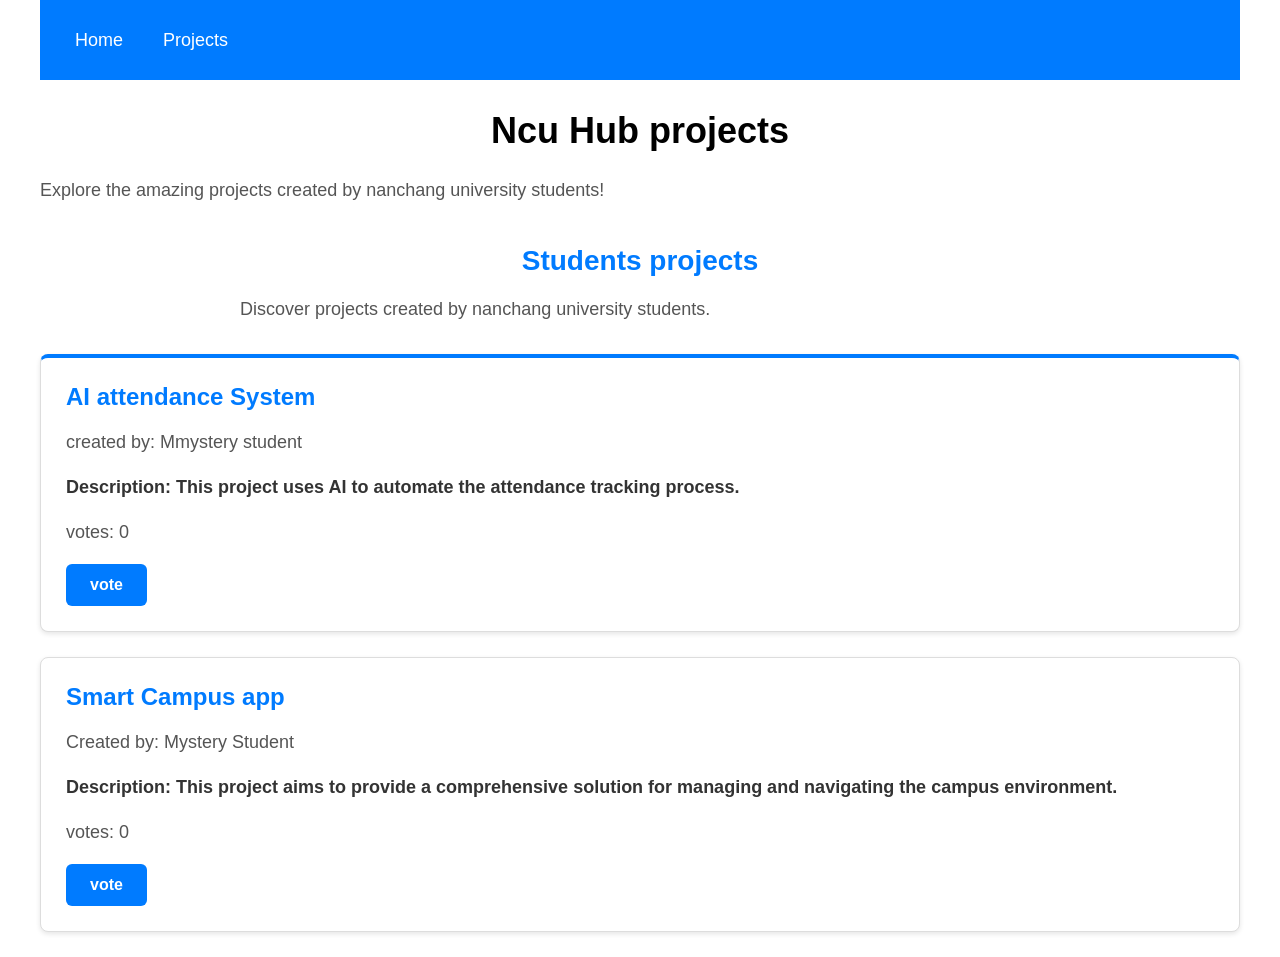
==== projects.html @ 64fd05d2 "Initial NCU Hub project setup" ====
<!DOCTYPE html>
<html lang="en">
    <head>
        <meta charset="UTF-8">
        <meta name ="viewport" content="width=device-width, initial-scale=1.0">

        <title>projects - NCU Hub</title>
        <link rel="stylesheet" href="css/style.css">
    </head>

    <body>

        <nav>

            <a href="index.html">Home</a>
            <a href="projects.html">Projects</a>
            
        </nav>

        <h1>Ncu Hub projects</h1>

        <p>Explore the amazing projects created by nanchang university students!</p>

        <h2>Students projects</h2>

        <p>Discover projects created by nanchang university students.</p>

        <section>

        <h3>AI attendance System</h3>

        <P>created by: Mmystery student</P>

        <P>Description: This project uses AI to automate the attendance tracking process.</P>

        <P>votes: 0</P>

        <button>vote</button>

        </section>

        <section>
        <h3>Smart Campus app</h3>
        <P>Created by: Mystery Student</P>
        <P>Description: This project aims to provide a comprehensive solution for managing and navigating the campus environment.</P>
        <P>votes: 0</P>
        <button>vote</button>
        </section>

</body>

</html>
---- css/style.css ----
body {
    font-family: Arial, sans-serif;
    background-color: white;
    margin: 0 auto;
    max-width: 1200px;
}


p {
    font-size: 18px;
    line-height: 1.6;
    color: #555;
}

section {
    background-color: white;
    padding: 20px;
    margin-bottom: 20px;
    border-radius: 8px;
    border: 1px solid #ddd;
    box-shadow: 0 2px 5px rgba(0, 0, 0, 0.1);
    transition: transform 0.3s;
}

section h3 {
    font-size: 24px;
    margin-top: 0;
    margin-bottom: 10px;
    color: #333;
}

section p {
    line-height: 1.5;
    color: #555;
}

section p:nth-of-type(2) {
    font-weight: bold;
    color: #333;
}

section button {
    background-color: #007bff;
    color: white;
    border: none;
    padding: 10px 18px;
    border-radius: 4px;
    font-size: 16px;
    cursor: pointer;
    transition: background-color 0.3s, transform 0.2s;
}

section button:hover {
    background-color: #0056b3;
}

section:hover {
    transform: translateY(-5px);
    box-shadow: 0 6px 12px rgba(0, 123, 255, 0.2);
}

nav {

    background-color: #007bff;
    padding: 15px 30px;
    height: 50px;
    display: flex;
    align-items: center;
    gap: 30px;
}

nav a {
    color: white;
    text-decoration: none;
    font-size: 18px;
    transition: color 0.3s;
    padding: 5px;
}

nav a:hover {
    color: white;
    border-bottom: 2px solid white;
}

h1 {
    text-align: center;
    font-size: 36px;
    margin-top: 30px;
}

h2 {
    color: #007bff;
    text-align: center;
    font-size: 42px;
    margin-top: 50px;
    margin-bottom: 15px;
}

footer {
    background-color: #007bff;
    color:white;
    text-align: center;
    padding: 20px;
    margin-top: 30px;
}

footer p{
    font-size: 16px;
    margin: 5px;
}

nav a.active {
    color: #007bff;
    font-weight: bold;
}

.project-title {
    text-align: center;
    margin-bottom: 10px;
}

.hero {
    background-color: #007bff;
    color: white;
    text-align: center;
    padding: 60px 20px;
    margin-top: 30px;
    border-radius: 10px;
}

.hero h1 {
    color: white;
    font-size: 42px;
    margin-bottom: 15px;
}

.hero p {
    color: white;
    font-size: 20px;
    margin: 0;
}

h2 {
    color: #007bff;
    font-size: 28px;
    margin-top: 40px;
    margin-bottom: 15px;
}

section h3 {
    color: #007bff;
    font-size: 24px;
    margin-top: 0;
    margin-bottom: 10px;
}

section {
    padding: 25px;
    margin-bottom: 25px;
}

section button {
    background-color: #007bff;
    color: white;
    border: none;
    padding: 12px 24px;
    border-radius: 6px;
    font-size: 16px;
    font-weight: bold;
    cursor: pointer; 
}

section button:hover {
    background-color: #0056b3;

}

h2 + p {
    margin-bottom: 30px;
}

h2 + p {
    max-width: 800px;
    margin-left: auto;
    margin-right: auto;
}

.hero {
    box-shadow: 0 4px 10px rgba(0, 123, 255, 0.25);
}

section:first-of-type {
    border-top: 4px solid #007bff;
}

.project-card {
    border-top: 4px solid #007bff;
    padding: 30px;
}

.project-card p {
    margin-bottom: 12px
}

.project-card button {
    margin-top: 10px;
    padding: 12px 28px;
}

.project-card h3 {
    font-size: 26px;
    margin-bottom: 15px;
}
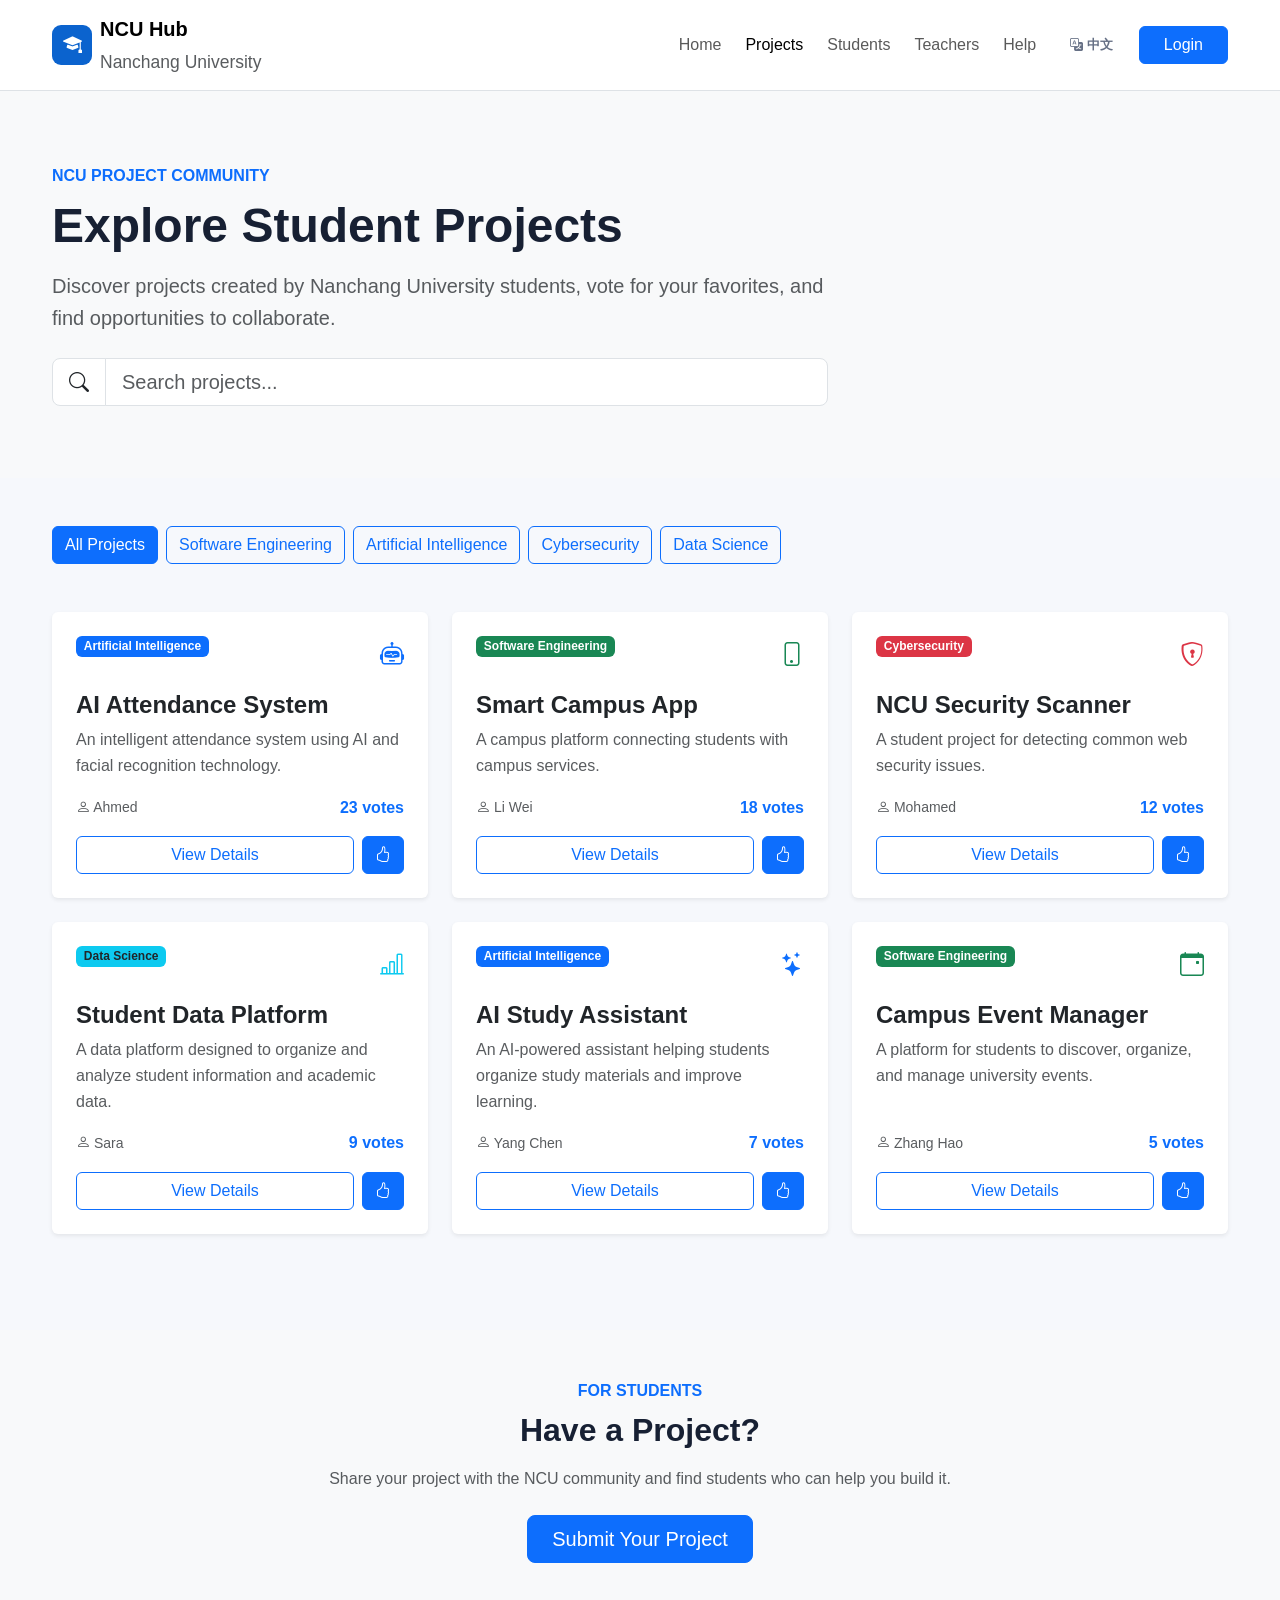
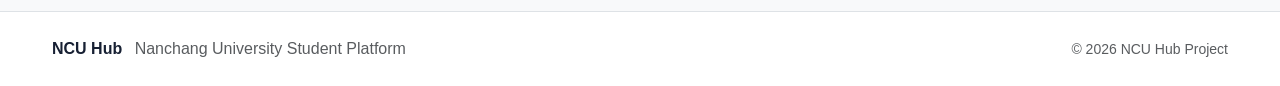
==== commit 90fb7029: "Add complete NCU Hub platform" ====
--- a/projects.html
+++ b/projects.html
@@ -1,52 +1,1203 @@
 <!DOCTYPE html>
 <html lang="en">
-    <head>
-        <meta charset="UTF-8">
-        <meta name ="viewport" content="width=device-width, initial-scale=1.0">
-
-        <title>projects - NCU Hub</title>
-        <link rel="stylesheet" href="css/style.css">
-    </head>
-
-    <body>
-
-        <nav>
-
-            <a href="index.html">Home</a>
-            <a href="projects.html">Projects</a>
-            
-        </nav>
-
-        <h1>Ncu Hub projects</h1>
-
-        <p>Explore the amazing projects created by nanchang university students!</p>
-
-        <h2>Students projects</h2>
-
-        <p>Discover projects created by nanchang university students.</p>
-
-        <section>
-
-        <h3>AI attendance System</h3>
-
-        <P>created by: Mmystery student</P>
-
-        <P>Description: This project uses AI to automate the attendance tracking process.</P>
-
-        <P>votes: 0</P>
-
-        <button>vote</button>
-
-        </section>
-
-        <section>
-        <h3>Smart Campus app</h3>
-        <P>Created by: Mystery Student</P>
-        <P>Description: This project aims to provide a comprehensive solution for managing and navigating the campus environment.</P>
-        <P>votes: 0</P>
-        <button>vote</button>
-        </section>
+
+<head>
+    <meta charset="UTF-8">
+    <meta name="viewport" content="width=device-width, initial-scale=1.0">
+
+    <title>Projects | NCU Hub</title>
+
+    <!-- Bootstrap -->
+    <link
+        href="https://cdn.jsdelivr.net/npm/bootstrap@5.3.3/dist/css/bootstrap.min.css"
+        rel="stylesheet"
+    >
+
+    <!-- Bootstrap Icons -->
+    <link
+        rel="stylesheet"
+        href="https://cdn.jsdelivr.net/npm/bootstrap-icons@1.11.3/font/bootstrap-icons.min.css"
+    >
+
+    <!-- NCU Hub CSS -->
+    <link rel="stylesheet" href="css/style.css">
+
+    <!-- Main JavaScript -->
+    <script src="js/script.js" defer></script>
+</head>
+
+<body>
+
+<!-- =====================================================
+     NAVBAR
+===================================================== -->
+
+<nav class="navbar navbar-expand-lg bg-white border-bottom sticky-top">
+
+    <div class="container">
+
+        <a
+            class="navbar-brand d-flex align-items-center gap-2"
+            href="index.html"
+        >
+
+            <div class="brand-icon">
+                <i class="bi bi-mortarboard-fill"></i>
+            </div>
+
+            <div>
+
+                <div class="fw-bold">
+                    NCU Hub
+                </div>
+
+                <small
+                    class="text-muted"
+                    data-en="Nanchang University"
+                    data-zh="南昌大学"
+                >
+                    Nanchang University
+                </small>
+
+            </div>
+
+        </a>
+
+
+        <button
+            class="navbar-toggler"
+            type="button"
+            data-bs-toggle="collapse"
+            data-bs-target="#mainNavbar"
+            aria-controls="mainNavbar"
+            aria-expanded="false"
+            aria-label="Toggle navigation"
+        >
+            <span class="navbar-toggler-icon"></span>
+        </button>
+
+
+        <div
+            class="collapse navbar-collapse"
+            id="mainNavbar"
+        >
+
+            <ul class="navbar-nav ms-auto align-items-lg-center gap-lg-2">
+
+                <li class="nav-item">
+
+                    <a
+                        class="nav-link"
+                        href="index.html"
+                        data-en="Home"
+                        data-zh="首页"
+                    >
+                        Home
+                    </a>
+
+                </li>
+
+
+                <li class="nav-item">
+
+                    <a
+                        class="nav-link active"
+                        href="projects.html"
+                        data-en="Projects"
+                        data-zh="项目"
+                    >
+                        Projects
+                    </a>
+
+                </li>
+
+
+                <li class="nav-item">
+
+                    <a
+                        class="nav-link"
+                        href="students.html"
+                        data-en="Students"
+                        data-zh="学生"
+                    >
+                        Students
+                    </a>
+
+                </li>
+
+
+                <li class="nav-item">
+
+                    <a
+                        class="nav-link"
+                        href="teachers.html"
+                        data-en="Teachers"
+                        data-zh="教师"
+                    >
+                        Teachers
+                    </a>
+
+                </li>
+
+
+                <li class="nav-item">
+
+                    <a
+                        class="nav-link"
+                        href="help.html"
+                        data-en="Help"
+                        data-zh="帮助"
+                    >
+                        Help
+                    </a>
+
+                </li>
+
+
+                <!-- LANGUAGE -->
+
+                <li class="nav-item ms-lg-2">
+
+                    <button
+                        type="button"
+                        class="btn btn-outline-primary language-btn"
+                        onclick="
+                            changeLanguage(
+                                localStorage.getItem('language') === 'zh'
+                                ? 'en'
+                                : 'zh'
+                            )
+                        "
+                    >
+
+                        <i class="bi bi-translate"></i>
+
+                        <span>中文</span>
+
+                    </button>
+
+                </li>
+
+
+                <!-- LOGIN -->
+
+                <li class="nav-item ms-lg-2">
+
+                    <a
+                        href="login.html"
+                        class="btn btn-primary px-4"
+                        data-en="Login"
+                        data-zh="登录"
+                    >
+                        Login
+                    </a>
+
+                </li>
+
+            </ul>
+
+        </div>
+
+    </div>
+
+</nav>
+
+
+<!-- =====================================================
+     HERO
+===================================================== -->
+
+<section class="py-5 bg-light">
+
+    <div class="container py-4">
+
+        <div class="row align-items-center">
+
+            <div class="col-lg-8">
+
+                <div
+                    class="text-primary fw-semibold mb-2"
+                    data-en="NCU PROJECT COMMUNITY"
+                    data-zh="南昌大学项目社区"
+                >
+                    NCU PROJECT COMMUNITY
+                </div>
+
+
+                <h1
+                    class="display-5 fw-bold mb-3"
+                    data-en="Explore Student Projects"
+                    data-zh="探索学生项目"
+                >
+                    Explore Student Projects
+                </h1>
+
+
+                <p
+                    class="lead text-muted mb-4"
+                    data-en="Discover projects created by Nanchang University students, vote for your favorites, and find opportunities to collaborate."
+                    data-zh="探索南昌大学学生创建的项目，为你喜欢的项目投票，并寻找合作机会。"
+                >
+                    Discover projects created by Nanchang University students,
+                    vote for your favorites, and find opportunities to collaborate.
+                </p>
+
+
+                <!-- SEARCH -->
+
+                <div class="input-group input-group-lg">
+
+                    <span class="input-group-text bg-white">
+                        <i class="bi bi-search"></i>
+                    </span>
+
+                    <input
+                        type="text"
+                        id="projectSearch"
+                        class="form-control"
+                        data-en-placeholder="Search projects..."
+                        data-zh-placeholder="搜索项目..."
+                        placeholder="Search projects..."
+                        onkeyup="searchProjects()"
+                    >
+
+                </div>
+
+            </div>
+
+        </div>
+
+    </div>
+
+</section>
+
+
+<!-- =====================================================
+     PROJECTS
+===================================================== -->
+
+<section class="py-5">
+
+    <div class="container">
+
+        <!-- FILTERS -->
+
+        <div class="d-flex flex-wrap gap-2 mb-5">
+
+            <button
+                class="btn btn-primary"
+                onclick="filterProjects('all')"
+                data-en="All Projects"
+                data-zh="全部项目"
+            >
+                All Projects
+            </button>
+
+
+            <button
+                class="btn btn-outline-primary"
+                onclick="filterProjects('Software Engineering')"
+                data-en="Software Engineering"
+                data-zh="软件工程"
+            >
+                Software Engineering
+            </button>
+
+
+            <button
+                class="btn btn-outline-primary"
+                onclick="filterProjects('Artificial Intelligence')"
+                data-en="Artificial Intelligence"
+                data-zh="人工智能"
+            >
+                Artificial Intelligence
+            </button>
+
+
+            <button
+                class="btn btn-outline-primary"
+                onclick="filterProjects('Cybersecurity')"
+                data-en="Cybersecurity"
+                data-zh="网络安全"
+            >
+                Cybersecurity
+            </button>
+
+
+            <button
+                class="btn btn-outline-primary"
+                onclick="filterProjects('Data Science')"
+                data-en="Data Science"
+                data-zh="数据科学"
+            >
+                Data Science
+            </button>
+
+        </div>
+
+
+        <!-- =================================================
+             PROJECT GRID
+        ================================================= -->
+
+        <div
+            class="row g-4"
+            id="projectsGrid"
+        >
+
+
+            <!-- =================================================
+                 AI ATTENDANCE
+            ================================================= -->
+
+            <div
+                class="col-md-6 col-lg-4 project-item"
+                data-category="Artificial Intelligence"
+                data-name="AI Attendance System"
+            >
+
+                <div class="card h-100 border-0 shadow-sm">
+
+                    <div class="card-body p-4 d-flex flex-column">
+
+                        <div class="d-flex justify-content-between align-items-start mb-3">
+
+                            <span
+                                class="badge bg-primary"
+                                data-en="Artificial Intelligence"
+                                data-zh="人工智能"
+                            >
+                                Artificial Intelligence
+                            </span>
+
+                            <i class="bi bi-robot text-primary fs-4"></i>
+
+                        </div>
+
+
+                        <!-- BILINGUAL PROJECT NAME -->
+
+                        <h4
+                            class="fw-bold"
+                            data-en="AI Attendance System"
+                            data-zh="AI 智能考勤系统"
+                        >
+                            AI Attendance System
+                        </h4>
+
+
+                        <p
+                            class="text-muted"
+                            data-en="An intelligent attendance system using AI and facial recognition technology."
+                            data-zh="使用人工智能和人脸识别技术的智能考勤系统。"
+                        >
+                            An intelligent attendance system using AI
+                            and facial recognition technology.
+                        </p>
+
+
+                        <div class="mt-auto">
+
+                            <div class="d-flex justify-content-between align-items-center mb-3">
+
+                                <small class="text-muted">
+
+                                    <i class="bi bi-person"></i>
+
+                                    <span
+                                        data-en="Ahmed"
+                                        data-zh="Ahmed"
+                                    >
+                                        Ahmed
+                                    </span>
+
+                                </small>
+
+
+                                <span class="fw-bold text-primary">
+
+                                    <span id="aiVotes">
+                                        25
+                                    </span>
+
+                                    <span
+                                        data-en=" votes"
+                                        data-zh=" 票"
+                                    >
+                                        votes
+                                    </span>
+
+                                </span>
+
+                            </div>
+
+
+                            <div class="d-flex gap-2">
+
+                                <a
+                                    href="project-details.html?id=ai-attendance"
+                                    class="btn btn-outline-primary flex-grow-1"
+                                    data-en="View Details"
+                                    data-zh="查看详情"
+                                >
+                                    View Details
+                                </a>
+
+
+                                <button
+                                    class="btn btn-primary"
+                                    onclick="voteAI()"
+                                    title="Vote"
+                                    aria-label="Vote"
+                                >
+                                    <i class="bi bi-hand-thumbs-up"></i>
+                                </button>
+
+                            </div>
+
+                        </div>
+
+                    </div>
+
+                </div>
+
+            </div>
+
+
+            <!-- =================================================
+                 SMART CAMPUS
+            ================================================= -->
+
+            <div
+                class="col-md-6 col-lg-4 project-item"
+                data-category="Software Engineering"
+                data-name="Smart Campus App"
+            >
+
+                <div class="card h-100 border-0 shadow-sm">
+
+                    <div class="card-body p-4 d-flex flex-column">
+
+                        <div class="d-flex justify-content-between align-items-start mb-3">
+
+                            <span
+                                class="badge bg-success"
+                                data-en="Software Engineering"
+                                data-zh="软件工程"
+                            >
+                                Software Engineering
+                            </span>
+
+                            <i class="bi bi-phone text-success fs-4"></i>
+
+                        </div>
+
+
+                        <h4
+                            class="fw-bold"
+                            data-en="Smart Campus App"
+                            data-zh="智慧校园应用"
+                        >
+                            Smart Campus App
+                        </h4>
+
+
+                        <p
+                            class="text-muted"
+                            data-en="A campus platform connecting students with campus services."
+                            data-zh="连接学生与校园服务的校园平台。"
+                        >
+                            A campus platform connecting students
+                            with campus services.
+                        </p>
+
+
+                        <div class="mt-auto">
+
+                            <div class="d-flex justify-content-between align-items-center mb-3">
+
+                                <small class="text-muted">
+
+                                    <i class="bi bi-person"></i>
+
+                                    <span
+                                        data-en="Li Wei"
+                                        data-zh="Li Wei"
+                                    >
+                                        Li Wei
+                                    </span>
+
+                                </small>
+
+
+                                <span class="fw-bold text-primary">
+
+                                    <span id="campusVotes">
+                                        18
+                                    </span>
+
+                                    <span
+                                        data-en=" votes"
+                                        data-zh=" 票"
+                                    >
+                                        votes
+                                    </span>
+
+                                </span>
+
+                            </div>
+
+
+                            <div class="d-flex gap-2">
+
+                                <a
+                                    href="project-details.html?id=smart-campus"
+                                    class="btn btn-outline-primary flex-grow-1"
+                                    data-en="View Details"
+                                    data-zh="查看详情"
+                                >
+                                    View Details
+                                </a>
+
+
+                                <button
+                                    class="btn btn-primary"
+                                    onclick="voteCampus()"
+                                    title="Vote"
+                                    aria-label="Vote"
+                                >
+                                    <i class="bi bi-hand-thumbs-up"></i>
+                                </button>
+
+                            </div>
+
+                        </div>
+
+                    </div>
+
+                </div>
+
+            </div>
+
+
+            <!-- =================================================
+                 SECURITY SCANNER
+            ================================================= -->
+
+            <div
+                class="col-md-6 col-lg-4 project-item"
+                data-category="Cybersecurity"
+                data-name="NCU Security Scanner"
+            >
+
+                <div class="card h-100 border-0 shadow-sm">
+
+                    <div class="card-body p-4 d-flex flex-column">
+
+                        <div class="d-flex justify-content-between align-items-start mb-3">
+
+                            <span
+                                class="badge bg-danger"
+                                data-en="Cybersecurity"
+                                data-zh="网络安全"
+                            >
+                                Cybersecurity
+                            </span>
+
+                            <i class="bi bi-shield-lock text-danger fs-4"></i>
+
+                        </div>
+
+
+                        <h4
+                            class="fw-bold"
+                            data-en="NCU Security Scanner"
+                            data-zh="南昌大学安全扫描器"
+                        >
+                            NCU Security Scanner
+                        </h4>
+
+
+                        <p
+                            class="text-muted"
+                            data-en="A student project for detecting common web security issues."
+                            data-zh="用于检测常见 Web 安全问题的学生项目。"
+                        >
+                            A student project for detecting common web
+                            security issues.
+                        </p>
+
+
+                        <div class="mt-auto">
+
+                            <div class="d-flex justify-content-between align-items-center mb-3">
+
+                                <small class="text-muted">
+
+                                    <i class="bi bi-person"></i>
+
+                                    <span
+                                        data-en="Mohamed"
+                                        data-zh="Mohamed"
+                                    >
+                                        Mohamed
+                                    </span>
+
+                                </small>
+
+
+                                <span class="fw-bold text-primary">
+
+                                    <span id="securityVotes">
+                                        12
+                                    </span>
+
+                                    <span
+                                        data-en=" votes"
+                                        data-zh=" 票"
+                                    >
+                                        votes
+                                    </span>
+
+                                </span>
+
+                            </div>
+
+
+                            <div class="d-flex gap-2">
+
+                                <a
+                                    href="project-details.html?id=security-scanner"
+                                    class="btn btn-outline-primary flex-grow-1"
+                                    data-en="View Details"
+                                    data-zh="查看详情"
+                                >
+                                    View Details
+                                </a>
+
+
+                                <button
+                                    class="btn btn-primary"
+                                    onclick="voteSecurityProject()"
+                                    title="Vote"
+                                    aria-label="Vote"
+                                >
+                                    <i class="bi bi-hand-thumbs-up"></i>
+                                </button>
+
+                            </div>
+
+                        </div>
+
+                    </div>
+
+                </div>
+
+            </div>
+
+
+            <!-- =================================================
+                 STUDENT DATA PLATFORM
+            ================================================= -->
+
+            <div
+                class="col-md-6 col-lg-4 project-item"
+                data-category="Data Science"
+                data-name="Student Data Platform"
+            >
+
+                <div class="card h-100 border-0 shadow-sm">
+
+                    <div class="card-body p-4 d-flex flex-column">
+
+                        <div class="d-flex justify-content-between align-items-start mb-3">
+
+                            <span
+                                class="badge bg-info text-dark"
+                                data-en="Data Science"
+                                data-zh="数据科学"
+                            >
+                                Data Science
+                            </span>
+
+                            <i class="bi bi-bar-chart-line text-info fs-4"></i>
+
+                        </div>
+
+
+                        <h4
+                            class="fw-bold"
+                            data-en="Student Data Platform"
+                            data-zh="学生数据平台"
+                        >
+                            Student Data Platform
+                        </h4>
+
+
+                        <p
+                            class="text-muted"
+                            data-en="A data platform designed to organize and analyze student information and academic data."
+                            data-zh="用于组织和分析学生信息及学术数据的数据平台。"
+                        >
+                            A data platform designed to organize and analyze
+                            student information and academic data.
+                        </p>
+
+
+                        <div class="mt-auto">
+
+                            <div class="d-flex justify-content-between align-items-center mb-3">
+
+                                <small class="text-muted">
+
+                                    <i class="bi bi-person"></i>
+
+                                    <span
+                                        data-en="Sara"
+                                        data-zh="Sara"
+                                    >
+                                        Sara
+                                    </span>
+
+                                </small>
+
+
+                                <span class="fw-bold text-primary">
+
+                                    <span id="dataProjectVotes">
+                                        9
+                                    </span>
+
+                                    <span
+                                        data-en=" votes"
+                                        data-zh=" 票"
+                                    >
+                                        votes
+                                    </span>
+
+                                </span>
+
+                            </div>
+
+
+                            <div class="d-flex gap-2">
+
+                                <a
+                                    href="project-details.html?id=student-data"
+                                    class="btn btn-outline-primary flex-grow-1"
+                                    data-en="View Details"
+                                    data-zh="查看详情"
+                                >
+                                    View Details
+                                </a>
+
+
+                                <button
+                                    class="btn btn-primary"
+                                    onclick="voteDataProject()"
+                                    title="Vote"
+                                    aria-label="Vote"
+                                >
+                                    <i class="bi bi-hand-thumbs-up"></i>
+                                </button>
+
+                            </div>
+
+                        </div>
+
+                    </div>
+
+                </div>
+
+            </div>
+
+
+            <!-- =================================================
+                 AI STUDY ASSISTANT
+            ================================================= -->
+
+            <div
+                class="col-md-6 col-lg-4 project-item"
+                data-category="Artificial Intelligence"
+                data-name="AI Study Assistant"
+            >
+
+                <div class="card h-100 border-0 shadow-sm">
+
+                    <div class="card-body p-4 d-flex flex-column">
+
+                        <div class="d-flex justify-content-between align-items-start mb-3">
+
+                            <span
+                                class="badge bg-primary"
+                                data-en="Artificial Intelligence"
+                                data-zh="人工智能"
+                            >
+                                Artificial Intelligence
+                            </span>
+
+                            <i class="bi bi-stars text-primary fs-4"></i>
+
+                        </div>
+
+
+                        <h4
+                            class="fw-bold"
+                            data-en="AI Study Assistant"
+                            data-zh="AI 学习助手"
+                        >
+                            AI Study Assistant
+                        </h4>
+
+
+                        <p
+                            class="text-muted"
+                            data-en="An AI-powered assistant helping students organize study materials and improve learning."
+                            data-zh="帮助学生整理学习资料并提高学习效率的人工智能助手。"
+                        >
+                            An AI-powered assistant helping students organize
+                            study materials and improve learning.
+                        </p>
+
+
+                        <div class="mt-auto">
+
+                            <div class="d-flex justify-content-between align-items-center mb-3">
+
+                                <small class="text-muted">
+
+                                    <i class="bi bi-person"></i>
+
+                                    <span
+                                        data-en="Yang Chen"
+                                        data-zh="Yang Chen"
+                                    >
+                                        Yang Chen
+                                    </span>
+
+                                </small>
+
+
+                                <span class="fw-bold text-primary">
+
+                                    <span id="studyProjectVotes">
+                                        7
+                                    </span>
+
+                                    <span
+                                        data-en=" votes"
+                                        data-zh=" 票"
+                                    >
+                                        votes
+                                    </span>
+
+                                </span>
+
+                            </div>
+
+
+                            <div class="d-flex gap-2">
+
+                                <a
+                                    href="project-details.html?id=study-assistant"
+                                    class="btn btn-outline-primary flex-grow-1"
+                                    data-en="View Details"
+                                    data-zh="查看详情"
+                                >
+                                    View Details
+                                </a>
+
+
+                                <button
+                                    class="btn btn-primary"
+                                    onclick="voteStudyProject()"
+                                    title="Vote"
+                                    aria-label="Vote"
+                                >
+                                    <i class="bi bi-hand-thumbs-up"></i>
+                                </button>
+
+                            </div>
+
+                        </div>
+
+                    </div>
+
+                </div>
+
+            </div>
+
+
+            <!-- =================================================
+                 CAMPUS EVENT MANAGER
+            ================================================= -->
+
+            <div
+                class="col-md-6 col-lg-4 project-item"
+                data-category="Software Engineering"
+                data-name="Campus Event Manager"
+            >
+
+                <div class="card h-100 border-0 shadow-sm">
+
+                    <div class="card-body p-4 d-flex flex-column">
+
+                        <div class="d-flex justify-content-between align-items-start mb-3">
+
+                            <span
+                                class="badge bg-success"
+                                data-en="Software Engineering"
+                                data-zh="软件工程"
+                            >
+                                Software Engineering
+                            </span>
+
+                            <i class="bi bi-calendar-event text-success fs-4"></i>
+
+                        </div>
+
+
+                        <h4
+                            class="fw-bold"
+                            data-en="Campus Event Manager"
+                            data-zh="校园活动管理系统"
+                        >
+                            Campus Event Manager
+                        </h4>
+
+
+                        <p
+                            class="text-muted"
+                            data-en="A platform for students to discover, organize, and manage university events."
+                            data-zh="帮助学生发现、组织和管理校园活动的平台。"
+                        >
+                            A platform for students to discover, organize,
+                            and manage university events.
+                        </p>
+
+
+                        <div class="mt-auto">
+
+                            <div class="d-flex justify-content-between align-items-center mb-3">
+
+                                <small class="text-muted">
+
+                                    <i class="bi bi-person"></i>
+
+                                    <span
+                                        data-en="Zhang Hao"
+                                        data-zh="Zhang Hao"
+                                    >
+                                        Zhang Hao
+                                    </span>
+
+                                </small>
+
+
+                                <span class="fw-bold text-primary">
+
+                                    <span id="eventsProjectVotes">
+                                        5
+                                    </span>
+
+                                    <span
+                                        data-en=" votes"
+                                        data-zh=" 票"
+                                    >
+                                        votes
+                                    </span>
+
+                                </span>
+
+                            </div>
+
+
+                            <div class="d-flex gap-2">
+
+                                <a
+                                    href="project-details.html?id=event-manager"
+                                    class="btn btn-outline-primary flex-grow-1"
+                                    data-en="View Details"
+                                    data-zh="查看详情"
+                                >
+                                    View Details
+                                </a>
+
+
+                                <button
+                                    class="btn btn-primary"
+                                    onclick="voteEventsProject()"
+                                    title="Vote"
+                                    aria-label="Vote"
+                                >
+                                    <i class="bi bi-hand-thumbs-up"></i>
+                                </button>
+
+                            </div>
+
+                        </div>
+
+                    </div>
+
+                </div>
+
+            </div>
+
+        </div>
+
+
+        <!-- =================================================
+             SUBMITTED PROJECTS
+        ================================================= -->
+
+        <div
+            class="mt-5"
+            id="submittedProjectsContainer"
+        >
+        </div>
+
+
+        <!-- =================================================
+             NO RESULTS
+        ================================================= -->
+
+        <div
+            id="noProjectsMessage"
+            class="text-center py-5 d-none"
+        >
+
+            <i class="bi bi-search display-5 text-muted"></i>
+
+            <h4
+                class="mt-3"
+                data-en="No projects found"
+                data-zh="没有找到项目"
+            >
+                No projects found
+            </h4>
+
+
+            <p
+                class="text-muted"
+                data-en="Try another search term or category."
+                data-zh="请尝试其他搜索关键词或项目类别。"
+            >
+                Try another search term or category.
+            </p>
+
+        </div>
+
+    </div>
+
+</section>
+
+
+<!-- =====================================================
+     CTA
+===================================================== -->
+
+<section class="py-5 bg-light">
+
+    <div class="container">
+
+        <div class="text-center">
+
+            <div
+                class="text-primary fw-semibold mb-2"
+                data-en="FOR STUDENTS"
+                data-zh="面向学生"
+            >
+                FOR STUDENTS
+            </div>
+
+
+            <h2
+                class="fw-bold mb-3"
+                data-en="Have a Project?"
+                data-zh="有项目吗？"
+            >
+                Have a Project?
+            </h2>
+
+
+            <p
+                class="text-muted mb-4"
+                data-en="Share your project with the NCU community and find students who can help you build it."
+                data-zh="向南昌大学社区分享你的项目，并寻找可以帮助你完成项目的学生。"
+            >
+                Share your project with the NCU community and find students
+                who can help you build it.
+            </p>
+
+
+            <a
+                href="login.html"
+                class="btn btn-primary btn-lg px-4"
+                data-en="Submit Your Project"
+                data-zh="提交你的项目"
+            >
+                Submit Your Project
+            </a>
+
+        </div>
+
+    </div>
+
+</section>
+
+
+<!-- =====================================================
+     FOOTER
+===================================================== -->
+
+<footer class="border-top py-4 bg-white">
+
+    <div class="container">
+
+        <div class="row align-items-center">
+
+            <div class="col-md-6">
+
+                <strong>
+                    NCU Hub
+                </strong>
+
+                <span
+                    class="text-muted ms-2"
+                    data-en="Nanchang University Student Platform"
+                    data-zh="南昌大学学生平台"
+                >
+                    Nanchang University Student Platform
+                </span>
+
+            </div>
+
+
+            <div class="col-md-6 text-md-end mt-3 mt-md-0">
+
+                <small
+                    class="text-muted"
+                    data-en="© 2026 NCU Hub Project"
+                    data-zh="© 2026 NCU Hub 项目"
+                >
+                    © 2026 NCU Hub Project
+                </small>
+
+            </div>
+
+        </div>
+
+    </div>
+
+</footer>
+
+
+<!-- Bootstrap JavaScript -->
+
+<script
+    src="https://cdn.jsdelivr.net/npm/bootstrap@5.3.3/dist/js/bootstrap.bundle.min.js">
+</script>
+
 
 </body>
-
 </html>
--- a/css/style.css
+++ b/css/style.css
@@ -1,213 +1,3077 @@
+/* =========================================================
+   NCU HUB
+   GLOBAL DESIGN SYSTEM
+   ========================================================= */
+
+
+* {
+    box-sizing: border-box;
+}
+
+
+html {
+    scroll-behavior: smooth;
+}
+
+
 body {
-    font-family: Arial, sans-serif;
-    background-color: white;
+    margin: 0;
+    font-family:
+        Arial,
+        Helvetica,
+        sans-serif;
+
+    background: #f6f8fc;
+    color: #172033;
+    line-height: 1.6;
+}
+
+
+a {
+    text-decoration: none;
+    color: inherit;
+}
+
+
+button,
+input,
+textarea,
+select {
+    font-family: inherit;
+}
+
+
+.container {
+    max-width: 1200px;
+}
+
+
+/* =========================================================
+   NAVBAR
+   ========================================================= */
+
+.ncu-navbar {
+    height: 76px;
+
+    background: #ffffff;
+
+    border-bottom: 1px solid #e7ebf2;
+
+    position: sticky;
+    top: 0;
+
+    z-index: 1000;
+}
+
+
+.ncu-nav-container {
+    height: 100%;
+
+    display: flex;
+    align-items: center;
+
+    gap: 30px;
+}
+
+
+/* BRAND */
+
+.ncu-brand {
+    display: flex;
+
+    align-items: center;
+
+    gap: 11px;
+
+    min-width: 205px;
+}
+
+
+.brand-icon {
+    width: 40px;
+    height: 40px;
+
+    display: flex;
+    align-items: center;
+    justify-content: center;
+
+    background: #0b63ce;
+
+    color: #ffffff;
+
+    border-radius: 9px;
+
+    font-size: 19px;
+}
+
+
+.ncu-brand strong {
+    display: block;
+
+    font-size: 18px;
+
+    color: #10233f;
+
+    line-height: 1.1;
+}
+
+
+.ncu-brand small {
+    display: block;
+
+    margin-top: 3px;
+
+    color: #7a8699;
+
+    font-size: 10px;
+
+    letter-spacing: .3px;
+}
+
+
+/* NAV LINKS */
+
+.ncu-nav-links {
+    display: flex;
+
+    align-items: center;
+
+    gap: 5px;
+
+    flex: 1;
+}
+
+
+.ncu-nav-links a {
+    position: relative;
+
+    padding: 27px 13px;
+
+    color: #667085;
+
+    font-size: 14px;
+
+    font-weight: 600;
+
+    transition: .2s ease;
+}
+
+
+.ncu-nav-links a:hover {
+    color: #0b63ce;
+}
+
+
+.ncu-nav-links a.active {
+    color: #0b63ce;
+}
+
+
+.ncu-nav-links a.active::after {
+    content: "";
+
+    position: absolute;
+
+    left: 13px;
+    right: 13px;
+
+    bottom: 0;
+
+    height: 3px;
+
+    background: #0b63ce;
+
+    border-radius: 3px 3px 0 0;
+}
+
+
+/* NAV ACTIONS */
+
+.ncu-nav-actions {
+    display: flex;
+
+    align-items: center;
+
+    gap: 12px;
+}
+
+
+.language-btn {
+    border: 0;
+
+    background: transparent;
+
+    color: #667085;
+
+    padding: 9px 10px;
+
+    cursor: pointer;
+
+    font-size: 13px;
+
+    font-weight: 600;
+}
+
+
+.language-btn:hover {
+    color: #0b63ce;
+}
+
+
+.login-btn {
+    display: inline-flex;
+
+    align-items: center;
+
+    gap: 7px;
+
+    padding: 10px 17px;
+
+    background: #0b63ce;
+
+    color: white;
+
+    border-radius: 7px;
+
+    font-size: 13px;
+
+    font-weight: 600;
+
+    transition: .2s;
+}
+
+
+.login-btn:hover {
+    background: #084eaa;
+
+    color: white;
+}
+
+
+/* PROFILE */
+
+.profile-mini {
+    display: flex;
+
+    align-items: center;
+
+    gap: 8px;
+
+    font-size: 13px;
+
+    font-weight: 600;
+
+    color: #344054;
+}
+
+
+.profile-avatar {
+    width: 34px;
+    height: 34px;
+
+    display: flex;
+    align-items: center;
+    justify-content: center;
+
+    border-radius: 50%;
+
+    background: #e9f2ff;
+
+    color: #0b63ce;
+
+    font-size: 13px;
+
+    font-weight: 700;
+}
+
+
+.teacher-avatar {
+    background: #eeeaff;
+
+    color: #6b4fc8;
+}
+
+
+/* =========================================================
+   PAGE HEADER
+   ========================================================= */
+
+.page-header {
+    background: #ffffff;
+
+    border-bottom: 1px solid #e8edf4;
+}
+
+
+.page-header-content {
+    min-height: 205px;
+
+    display: flex;
+
+    align-items: center;
+
+    justify-content: space-between;
+
+    gap: 30px;
+}
+
+
+.page-kicker {
+    display: inline-block;
+
+    margin-bottom: 9px;
+
+    color: #0b63ce;
+
+    font-size: 11px;
+
+    font-weight: 800;
+
+    letter-spacing: 1.5px;
+}
+
+
+.page-header h1 {
+    margin: 0;
+
+    color: #14243d;
+
+    font-size: 34px;
+
+    font-weight: 700;
+
+    letter-spacing: -.5px;
+}
+
+
+.page-header p {
+    margin: 9px 0 0;
+
+    max-width: 650px;
+
+    color: #697586;
+
+    font-size: 15px;
+}
+
+
+.page-header-icon {
+    width: 76px;
+    height: 76px;
+
+    display: flex;
+    align-items: center;
+    justify-content: center;
+
+    border-radius: 16px;
+
+    background: #edf5ff;
+
+    color: #0b63ce;
+
+    font-size: 30px;
+}
+
+
+/* =========================================================
+   MAIN
+   ========================================================= */
+
+.main-content {
+    padding-top: 45px;
+
+    padding-bottom: 65px;
+}
+
+
+.content-section {
+    margin-top: 60px;
+}
+
+
+.section-label {
+    display: block;
+
+    margin-bottom: 7px;
+
+    color: #0b63ce;
+
+    font-size: 10px;
+
+    font-weight: 800;
+
+    letter-spacing: 1.4px;
+}
+
+
+.section-label.light {
+    color: #b9d7ff;
+}
+
+
+.section-heading h2,
+.section-heading-row h2 {
+    margin: 0;
+
+    color: #14243d;
+
+    font-size: 25px;
+
+    font-weight: 700;
+}
+
+
+.section-heading-row {
+    display: flex;
+
+    align-items: flex-end;
+
+    justify-content: space-between;
+
+    margin-bottom: 22px;
+}
+
+
+.section-heading {
+    margin-bottom: 25px;
+}
+
+
+.view-all-link {
+    display: flex;
+
+    align-items: center;
+
+    gap: 7px;
+
+    color: #0b63ce;
+
+    font-size: 13px;
+
+    font-weight: 700;
+}
+
+
+.view-all-link:hover {
+    color: #084eaa;
+}
+
+
+/* =========================================================
+   HOME
+   ========================================================= */
+
+.home-page-header {
+    background:
+        linear-gradient(
+            90deg,
+            #ffffff 0%,
+            #f5f9ff 100%
+        );
+}
+
+
+.home-welcome {
+    display: grid;
+
+    grid-template-columns: 1.6fr 1fr;
+
+    gap: 40px;
+
+    align-items: center;
+
+    padding: 15px 0 10px;
+}
+
+
+.welcome-text h2 {
+    margin: 0 0 15px;
+
+    color: #14243d;
+
+    font-size: 35px;
+
+    line-height: 1.2;
+}
+
+
+.welcome-text p {
+    max-width: 680px;
+
+    color: #697586;
+
+    font-size: 16px;
+
+    line-height: 1.8;
+}
+
+
+.home-buttons {
+    display: flex;
+
+    gap: 12px;
+
+    margin-top: 25px;
+}
+
+
+.btn-primary-ncu {
+    display: inline-flex;
+
+    align-items: center;
+
+    justify-content: center;
+
+    gap: 9px;
+
+    border: 0;
+
+    padding: 12px 20px;
+
+    border-radius: 7px;
+
+    background: #0b63ce;
+
+    color: white;
+
+    font-size: 13px;
+
+    font-weight: 700;
+
+    cursor: pointer;
+
+    transition: .2s;
+}
+
+
+.btn-primary-ncu:hover {
+    background: #084eaa;
+
+    color: white;
+
+    transform: translateY(-1px);
+}
+
+
+.btn-secondary-ncu {
+    display: inline-flex;
+
+    align-items: center;
+
+    gap: 9px;
+
+    padding: 11px 19px;
+
+    border: 1px solid #d5deea;
+
+    border-radius: 7px;
+
+    background: white;
+
+    color: #344054;
+
+    font-size: 13px;
+
+    font-weight: 700;
+}
+
+
+.btn-secondary-ncu:hover {
+    border-color: #0b63ce;
+
+    color: #0b63ce;
+}
+
+
+.welcome-card {
+    padding: 35px;
+
+    background: white;
+
+    border: 1px solid #e3e9f2;
+
+    border-radius: 13px;
+
+    box-shadow:
+        0 10px 30px rgba(24, 45, 75, .05);
+}
+
+
+.welcome-card-icon {
+    width: 50px;
+    height: 50px;
+
+    display: flex;
+    align-items: center;
+    justify-content: center;
+
+    background: #edf5ff;
+
+    color: #0b63ce;
+
+    border-radius: 10px;
+
+    font-size: 22px;
+
+    margin-bottom: 20px;
+}
+
+
+.welcome-card h3 {
+    margin: 0 0 8px;
+
+    font-size: 20px;
+
+    color: #172b4d;
+}
+
+
+.welcome-card p {
+    margin: 0;
+
+    color: #7a8699;
+
+    font-size: 14px;
+}
+
+
+/* =========================================================
+   FEATURE CARDS
+   ========================================================= */
+
+.feature-grid {
+    display: grid;
+
+    grid-template-columns:
+        repeat(3, 1fr);
+
+    gap: 20px;
+}
+
+
+.feature-card {
+    background: white;
+
+    border: 1px solid #e3e9f2;
+
+    border-radius: 11px;
+
+    padding: 27px;
+
+    transition: .2s;
+}
+
+
+.feature-card:hover {
+    transform: translateY(-3px);
+
+    box-shadow:
+        0 12px 30px rgba(24, 45, 75, .07);
+}
+
+
+.feature-icon {
+    width: 44px;
+    height: 44px;
+
+    display: flex;
+    align-items: center;
+    justify-content: center;
+
+    margin-bottom: 18px;
+
+    background: #edf5ff;
+
+    color: #0b63ce;
+
+    border-radius: 9px;
+
+    font-size: 20px;
+}
+
+
+.feature-card h3 {
+    margin: 0 0 9px;
+
+    font-size: 17px;
+
+    color: #172b4d;
+}
+
+
+.feature-card p {
+    margin: 0;
+
+    color: #7a8699;
+
+    font-size: 13px;
+
+    line-height: 1.7;
+}
+
+
+/* =========================================================
+   PROJECT CARDS
+   ========================================================= */
+
+.project-grid {
+    display: grid;
+
+    grid-template-columns:
+        repeat(3, 1fr);
+
+    gap: 20px;
+}
+
+
+.project-card {
+    background: #ffffff;
+
+    border: 1px solid #e1e7ef;
+
+    border-radius: 11px;
+
+    padding: 22px;
+
+    transition: .2s;
+
+    overflow: hidden;
+}
+
+
+.project-card:hover {
+    border-color: #c6d9f2;
+
+    box-shadow:
+        0 12px 30px rgba(24, 45, 75, .07);
+
+    transform: translateY(-2px);
+}
+
+
+.project-card-top {
+    display: flex;
+
+    align-items: center;
+
+    justify-content: space-between;
+
+    margin-bottom: 20px;
+}
+
+
+.project-category {
+    display: inline-flex;
+
+    align-items: center;
+
+    padding: 5px 9px;
+
+    border-radius: 5px;
+
+    font-size: 10px;
+
+    font-weight: 800;
+
+    letter-spacing: .2px;
+}
+
+
+.project-category.ai {
+    background: #f0ebff;
+
+    color: #6741c4;
+}
+
+
+.project-category.software {
+    background: #e9f2ff;
+
+    color: #0b63ce;
+}
+
+
+.project-category.security {
+    background: #e9f8f1;
+
+    color: #218653;
+}
+
+
+.project-category.data {
+    background: #fff2df;
+
+    color: #b96b00;
+}
+
+
+.project-status {
+    color: #98a2b3;
+
+    font-size: 10px;
+}
+
+
+.project-main-icon {
+    width: 46px;
+    height: 46px;
+
+    display: flex;
+    align-items: center;
+    justify-content: center;
+
+    margin-bottom: 15px;
+
+    background: #f3f6fa;
+
+    color: #475467;
+
+    border-radius: 9px;
+
+    font-size: 20px;
+}
+
+
+.project-card h3 {
+    margin: 0 0 8px;
+
+    font-size: 18px;
+
+    color: #172b4d;
+}
+
+
+.project-card p {
+    min-height: 50px;
+
+    margin: 0;
+
+    color: #7a8699;
+
+    font-size: 13px;
+
+    line-height: 1.7;
+}
+
+
+.project-card-footer,
+.project-meta {
+    display: flex;
+
+    align-items: center;
+
+    justify-content: space-between;
+
+    margin-top: 20px;
+
+    padding-top: 15px;
+
+    border-top: 1px solid #edf0f4;
+
+    color: #7a8699;
+
+    font-size: 11px;
+}
+
+
+.project-card-footer i,
+.project-meta i {
+    margin-right: 4px;
+}
+
+
+.project-author {
+    color: #98a2b3;
+}
+
+
+.vote-button {
+    width: 100%;
+
+    margin-top: 14px;
+
+    padding: 10px;
+
+    border: 1px solid #d8e0eb;
+
+    border-radius: 6px;
+
+    background: white;
+
+    color: #344054;
+
+    font-size: 12px;
+
+    font-weight: 700;
+
+    cursor: pointer;
+}
+
+
+.vote-button:hover {
+    border-color: #0b63ce;
+
+    color: #0b63ce;
+
+    background: #f7fbff;
+}
+
+
+/* =========================================================
+   CTA
+   ========================================================= */
+
+.ncu-cta {
+    display: flex;
+
+    align-items: center;
+
+    justify-content: space-between;
+
+    gap: 30px;
+
+    margin-top: 65px;
+
+    padding: 35px 40px;
+
+    background: #0b63ce;
+
+    border-radius: 13px;
+
+    color: white;
+}
+
+
+.ncu-cta h2 {
+    margin: 0 0 7px;
+
+    font-size: 25px;
+}
+
+
+.ncu-cta p {
+    margin: 0;
+
+    max-width: 650px;
+
+    color: #d9eaff;
+
+    font-size: 13px;
+}
+
+
+.cta-button {
+    display: inline-flex;
+
+    align-items: center;
+
+    gap: 8px;
+
+    padding: 12px 18px;
+
+    background: white;
+
+    color: #0b63ce;
+
+    border-radius: 7px;
+
+    font-size: 13px;
+
+    font-weight: 700;
+
+    white-space: nowrap;
+}
+
+
+.cta-button:hover {
+    color: #084eaa;
+
+    background: #f3f8ff;
+}
+
+
+/* =========================================================
+   PROJECT PAGE TOOLBAR
+   ========================================================= */
+
+.projects-toolbar {
+    padding: 20px;
+
+    background: white;
+
+    border: 1px solid #e2e8f0;
+
+    border-radius: 11px;
+
+    margin-bottom: 30px;
+}
+
+
+.project-search {
+    position: relative;
+
+    margin-bottom: 18px;
+}
+
+
+.project-search i,
+.help-search i {
+    position: absolute;
+
+    left: 15px;
+
+    top: 50%;
+
+    transform: translateY(-50%);
+
+    color: #98a2b3;
+}
+
+
+.project-search input,
+.help-search input {
+    width: 100%;
+
+    padding: 12px 15px 12px 43px;
+
+    border: 1px solid #d9e1ec;
+
+    border-radius: 7px;
+
+    outline: none;
+
+    color: #344054;
+
+    font-size: 13px;
+}
+
+
+.project-search input:focus,
+.help-search input:focus {
+    border-color: #0b63ce;
+
+    box-shadow:
+        0 0 0 3px rgba(11, 99, 206, .08);
+}
+
+
+.category-filters {
+    display: flex;
+
+    flex-wrap: wrap;
+
+    gap: 8px;
+}
+
+
+.filter-btn {
+    padding: 8px 13px;
+
+    border: 1px solid #dce3ec;
+
+    background: white;
+
+    color: #667085;
+
+    border-radius: 6px;
+
+    font-size: 11px;
+
+    font-weight: 700;
+
+    cursor: pointer;
+}
+
+
+.filter-btn:hover,
+.filter-btn.active {
+    border-color: #0b63ce;
+
+    background: #edf5ff;
+
+    color: #0b63ce;
+}
+
+
+/* =========================================================
+   DASHBOARD
+   ========================================================= */
+
+.dashboard-header {
+    background:
+        linear-gradient(
+            90deg,
+            #ffffff 0%,
+            #f7faff 100%
+        );
+}
+
+
+.stats-grid {
+    display: grid;
+
+    grid-template-columns:
+        repeat(4, 1fr);
+
+    gap: 16px;
+
+    margin-bottom: 25px;
+}
+
+
+.stat-card {
+    display: flex;
+
+    align-items: center;
+
+    gap: 14px;
+
+    padding: 20px;
+
+    background: white;
+
+    border: 1px solid #e2e8f0;
+
+    border-radius: 10px;
+}
+
+
+.stat-icon {
+    width: 43px;
+    height: 43px;
+
+    display: flex;
+
+    align-items: center;
+
+    justify-content: center;
+
+    border-radius: 9px;
+
+    font-size: 19px;
+}
+
+
+.stat-icon.blue {
+    background: #e9f2ff;
+    color: #0b63ce;
+}
+
+
+.stat-icon.green {
+    background: #e8f7ef;
+    color: #218653;
+}
+
+
+.stat-icon.purple {
+    background: #f0ebff;
+    color: #6741c4;
+}
+
+
+.stat-icon.orange {
+    background: #fff2df;
+    color: #b96b00;
+}
+
+
+.stat-card span {
+    display: block;
+
+    color: #7a8699;
+
+    font-size: 11px;
+
+    margin-bottom: 2px;
+}
+
+
+.stat-card strong {
+    display: block;
+
+    color: #172b4d;
+
+    font-size: 23px;
+
+    line-height: 1.2;
+}
+
+
+/* DASHBOARD GRID */
+
+.dashboard-grid {
+    display: grid;
+
+    grid-template-columns:
+        1.6fr 1fr;
+
+    gap: 22px;
+
+    align-items: start;
+}
+
+
+.dashboard-card {
+    background: white;
+
+    border: 1px solid #e2e8f0;
+
+    border-radius: 11px;
+
+    padding: 25px;
+
+    margin-bottom: 22px;
+}
+
+
+.dashboard-card-header {
+    display: flex;
+
+    align-items: flex-start;
+
+    justify-content: space-between;
+
+    gap: 20px;
+
+    margin-bottom: 22px;
+}
+
+
+.dashboard-card-header h2 {
+    margin: 0;
+
+    color: #172b4d;
+
+    font-size: 20px;
+}
+
+
+.dashboard-card-header p {
+    margin: 6px 0 0;
+
+    color: #7a8699;
+
+    font-size: 12px;
+}
+
+
+/* QUICK ACTIONS */
+
+.quick-actions {
+    display: flex;
+
+    flex-direction: column;
+}
+
+
+.quick-actions a {
+    display: flex;
+
+    align-items: center;
+
+    gap: 12px;
+
+    padding: 14px 2px;
+
+    border-bottom: 1px solid #edf0f4;
+
+    color: #344054;
+
+    font-size: 13px;
+
+    font-weight: 600;
+}
+
+
+.quick-actions a:last-child {
+    border-bottom: 0;
+}
+
+
+.quick-actions a i:first-child {
+    width: 27px;
+
+    color: #0b63ce;
+
+    font-size: 17px;
+}
+
+
+.quick-actions a i:last-child {
+    margin-left: auto;
+
+    color: #98a2b3;
+}
+
+
+/* INFO CARD */
+
+.info-card {
+    padding: 25px;
+
+    background: #f5f9ff;
+
+    border: 1px solid #dceafe;
+
+    border-radius: 11px;
+}
+
+
+.info-icon {
+    width: 40px;
+    height: 40px;
+
+    display: flex;
+
+    align-items: center;
+
+    justify-content: center;
+
+    background: #e4efff;
+
+    color: #0b63ce;
+
+    border-radius: 8px;
+
+    margin-bottom: 15px;
+}
+
+
+.info-card h3 {
+    margin: 0 0 8px;
+
+    color: #17345d;
+
+    font-size: 17px;
+}
+
+
+.info-card p {
+    margin: 0;
+
+    color: #607089;
+
+    font-size: 12px;
+
+    line-height: 1.7;
+}
+
+
+/* SMALL ACTION */
+
+.small-action {
+    display: inline-flex;
+
+    align-items: center;
+
+    gap: 6px;
+
+    padding: 8px 11px;
+
+    border: 1px solid #d8e2ee;
+
+    border-radius: 6px;
+
+    background: white;
+
+    color: #0b63ce;
+
+    font-size: 11px;
+
+    font-weight: 700;
+
+    cursor: pointer;
+}
+
+
+.small-action:hover {
+    border-color: #0b63ce;
+
+    background: #f5f9ff;
+}
+
+
+/* ACTIVITY */
+
+.activity-list {
+    display: flex;
+
+    flex-direction: column;
+}
+
+
+.activity-item {
+    display: flex;
+
+    gap: 13px;
+
+    padding: 15px 0;
+
+    border-bottom: 1px solid #edf0f4;
+}
+
+
+.activity-item:last-child {
+    border-bottom: 0;
+}
+
+
+.activity-icon {
+    width: 35px;
+    height: 35px;
+
+    flex-shrink: 0;
+
+    display: flex;
+
+    align-items: center;
+
+    justify-content: center;
+
+    background: #edf5ff;
+
+    color: #0b63ce;
+
+    border-radius: 50%;
+
+    font-size: 13px;
+}
+
+
+.activity-item strong {
+    display: block;
+
+    color: #344054;
+
+    font-size: 12px;
+}
+
+
+.activity-item p {
+    margin: 3px 0;
+
+    color: #7a8699;
+
+    font-size: 11px;
+}
+
+
+.activity-item small {
+    color: #98a2b3;
+
+    font-size: 10px;
+}
+
+
+/* =========================================================
+   FORMS
+   ========================================================= */
+
+.project-form,
+.login-form {
+    width: 100%;
+}
+
+
+.form-grid {
+    display: grid;
+
+    grid-template-columns:
+        repeat(2, 1fr);
+
+    gap: 18px;
+}
+
+
+.form-group {
+    margin-bottom: 18px;
+}
+
+
+.form-group label {
+    display: block;
+
+    margin-bottom: 7px;
+
+    color: #344054;
+
+    font-size: 12px;
+
+    font-weight: 700;
+}
+
+
+.form-group input,
+.form-group select,
+.form-group textarea {
+    width: 100%;
+
+    padding: 11px 13px;
+
+    border: 1px solid #d9e1ec;
+
+    border-radius: 7px;
+
+    outline: none;
+
+    background: white;
+
+    color: #344054;
+
+    font-size: 13px;
+
+    transition: .2s;
+}
+
+
+.form-group textarea {
+    resize: vertical;
+}
+
+
+.form-group input:focus,
+.form-group select:focus,
+.form-group textarea:focus {
+    border-color: #0b63ce;
+
+    box-shadow:
+        0 0 0 3px rgba(11, 99, 206, .08);
+}
+
+
+.form-message {
+    min-height: 20px;
+
+    margin-bottom: 10px;
+
+    font-size: 12px;
+
+    font-weight: 600;
+}
+
+
+/* =========================================================
+   TEACHER PROJECT LIST
+   ========================================================= */
+
+.teacher-project-list,
+.dashboard-project-list {
+    display: flex;
+
+    flex-direction: column;
+
+    gap: 12px;
+}
+
+
+.teacher-project-item,
+.student-project-item {
+    padding: 17px;
+
+    border: 1px solid #e5eaf1;
+
+    border-radius: 8px;
+
+    background: #fbfcfe;
+}
+
+
+.teacher-project-item h3,
+.student-project-item h3 {
+    margin: 0 0 5px;
+
+    color: #172b4d;
+
+    font-size: 15px;
+}
+
+
+.teacher-project-item p,
+.student-project-item p {
+    margin: 5px 0;
+
+    color: #7a8699;
+
+    font-size: 12px;
+}
+
+
+.teacher-project-actions {
+    display: flex;
+
+    gap: 8px;
+
+    margin-top: 12px;
+}
+
+
+/* SELECTED PROJECT */
+
+.selected-project {
+    margin-bottom: 20px;
+
+    padding: 13px 15px;
+
+    border: 1px solid #cfe0f7;
+
+    border-radius: 7px;
+
+    background: #f4f9ff;
+
+    color: #24486f;
+
+    font-size: 13px;
+
+    font-weight: 600;
+}
+
+
+/* =========================================================
+   HELP
+   ========================================================= */
+
+.help-search-section {
+    margin-bottom: 45px;
+}
+
+
+.help-search {
+    position: relative;
+
+    max-width: 700px;
+
+    margin: auto;
+}
+
+
+.help-category-grid {
+    display: grid;
+
+    grid-template-columns:
+        repeat(4, 1fr);
+
+    gap: 16px;
+}
+
+
+.help-category-card {
+    padding: 22px;
+
+    background: white;
+
+    border: 1px solid #e2e8f0;
+
+    border-radius: 10px;
+}
+
+
+.help-icon {
+    width: 43px;
+    height: 43px;
+
+    display: flex;
+
+    align-items: center;
+
+    justify-content: center;
+
+    margin-bottom: 15px;
+
+    border-radius: 8px;
+
+    font-size: 18px;
+}
+
+
+.help-icon.blue {
+    background: #e9f2ff;
+    color: #0b63ce;
+}
+
+
+.help-icon.green {
+    background: #e8f7ef;
+    color: #218653;
+}
+
+
+.help-icon.purple {
+    background: #f0ebff;
+    color: #6741c4;
+}
+
+
+.help-icon.orange {
+    background: #fff2df;
+    color: #b96b00;
+}
+
+
+.help-category-card h3 {
+    margin: 0 0 7px;
+
+    color: #172b4d;
+
+    font-size: 15px;
+}
+
+
+.help-category-card p {
+    margin: 0;
+
+    color: #7a8699;
+
+    font-size: 11px;
+
+    line-height: 1.7;
+}
+
+
+/* QUESTIONS */
+
+.questions-list {
+    display: flex;
+
+    flex-direction: column;
+
+    gap: 12px;
+}
+
+
+.question-card {
+    display: flex;
+
+    align-items: flex-start;
+
+    gap: 16px;
+
+    padding: 20px;
+
+    background: white;
+
+    border: 1px solid #e2e8f0;
+
+    border-radius: 9px;
+}
+
+
+.question-icon {
+    width: 42px;
+    height: 42px;
+
+    flex-shrink: 0;
+
+    display: flex;
+
+    align-items: center;
+
+    justify-content: center;
+
+    background: #edf5ff;
+
+    color: #0b63ce;
+
+    border-radius: 8px;
+}
+
+
+.question-content {
+    flex: 1;
+}
+
+
+.question-category {
+    color: #0b63ce;
+
+    font-size: 10px;
+
+    font-weight: 800;
+
+    text-transform: uppercase;
+
+    letter-spacing: .5px;
+}
+
+
+.question-content h3 {
+    margin: 5px 0 5px;
+
+    color: #172b4d;
+
+    font-size: 15px;
+}
+
+
+.question-content p {
+    margin: 0 0 6px;
+
+    color: #7a8699;
+
+    font-size: 12px;
+}
+
+
+.question-content small {
+    color: #98a2b3;
+
+    font-size: 10px;
+}
+
+
+.question-answers {
+    min-width: 65px;
+
+    text-align: center;
+
+    padding: 8px;
+
+    border-left: 1px solid #edf0f4;
+}
+
+
+.question-answers strong {
+    display: block;
+
+    color: #172b4d;
+
+    font-size: 17px;
+}
+
+
+.question-answers span {
+    color: #98a2b3;
+
+    font-size: 9px;
+}
+
+
+/* COLLABORATION */
+
+.collaboration-grid {
+    display: grid;
+
+    grid-template-columns:
+        repeat(3, 1fr);
+
+    gap: 15px;
+}
+
+
+.collaboration-card {
+    display: flex;
+
+    flex-direction: column;
+
+    justify-content: space-between;
+
+    gap: 20px;
+
+    padding: 20px;
+
+    background: white;
+
+    border: 1px solid #e2e8f0;
+
+    border-radius: 9px;
+}
+
+
+.collaboration-card h3 {
+    margin: 10px 0 5px;
+
+    font-size: 15px;
+
+    color: #172b4d;
+}
+
+
+.collaboration-card p {
+    margin: 0;
+
+    color: #7a8699;
+
+    font-size: 11px;
+}
+
+
+/* =========================================================
+   LOGIN
+   ========================================================= */
+
+.login-page {
+    min-height: calc(100vh - 76px);
+
+    display: flex;
+
+    align-items: center;
+
+    justify-content: center;
+
+    padding: 50px 20px;
+
+    background: #f6f8fc;
+}
+
+
+.login-container {
+    width: 100%;
+
+    max-width: 1000px;
+
+    display: grid;
+
+    grid-template-columns: 1fr 1.05fr;
+
+    background: white;
+
+    border: 1px solid #e0e6ef;
+
+    border-radius: 14px;
+
+    overflow: hidden;
+
+    box-shadow:
+        0 15px 45px rgba(25, 47, 75, .08);
+}
+
+
+.login-intro {
+    padding: 50px;
+
+    background: #0b63ce;
+
+    color: white;
+}
+
+
+.login-intro .page-kicker {
+    color: #bcdcff;
+}
+
+
+.login-logo {
+    width: 58px;
+    height: 58px;
+
+    display: flex;
+
+    align-items: center;
+
+    justify-content: center;
+
+    margin: 45px 0 25px;
+
+    background: rgba(255,255,255,.14);
+
+    border: 1px solid rgba(255,255,255,.2);
+
+    border-radius: 12px;
+
+    font-size: 26px;
+}
+
+
+.login-intro h1 {
+    margin: 0 0 13px;
+
+    font-size: 31px;
+}
+
+
+.login-intro > p {
+    max-width: 380px;
+
+    margin: 0;
+
+    color: #dcecff;
+
+    font-size: 14px;
+
+    line-height: 1.8;
+}
+
+
+.login-features {
+    display: flex;
+
+    flex-direction: column;
+
+    gap: 17px;
+
+    margin-top: 38px;
+}
+
+
+.login-features div {
+    display: flex;
+
+    align-items: center;
+
+    gap: 11px;
+
+    color: #eef6ff;
+
+    font-size: 12px;
+}
+
+
+.login-features i {
+    width: 28px;
+
+    color: #bcdcff;
+
+    font-size: 16px;
+}
+
+
+.login-form-container {
+    padding: 50px;
+}
+
+
+.login-form-header {
+    margin-bottom: 28px;
+}
+
+
+.login-form-header h2 {
+    margin: 0 0 7px;
+
+    color: #172b4d;
+
+    font-size: 27px;
+}
+
+
+.login-form-header p {
+    margin: 0;
+
+    color: #7a8699;
+
+    font-size: 12px;
+}
+
+
+/* ROLE */
+
+.role-selection {
+    display: grid;
+
+    grid-template-columns: 1fr 1fr;
+
+    gap: 10px;
+
+    margin-bottom: 23px;
+}
+
+
+.role-option {
+    cursor: pointer;
+}
+
+
+.role-option input {
+    display: none;
+}
+
+
+.role-content {
+    display: flex;
+
+    align-items: center;
+
+    gap: 10px;
+
+    padding: 13px;
+
+    border: 1px solid #dce3ec;
+
+    border-radius: 7px;
+
+    color: #667085;
+}
+
+
+.role-option input:checked
++ .role-content {
+    border-color: #0b63ce;
+
+    background: #f3f8ff;
+
+    color: #0b63ce;
+}
+
+
+.role-content > i {
+    font-size: 19px;
+}
+
+
+.role-content strong {
+    display: block;
+
+    color: #344054;
+
+    font-size: 12px;
+}
+
+
+.role-content small {
+    display: block;
+
+    margin-top: 2px;
+
+    color: #98a2b3;
+
+    font-size: 9px;
+}
+
+
+/* LOGIN INPUT */
+
+.input-with-icon {
+    position: relative;
+}
+
+
+.input-with-icon > i {
+    position: absolute;
+
+    left: 13px;
+
+    top: 50%;
+
+    transform: translateY(-50%);
+
+    color: #98a2b3;
+}
+
+
+.input-with-icon input {
+    padding-left: 38px;
+}
+
+
+.toggle-password {
+    position: absolute;
+
+    right: 10px;
+
+    top: 50%;
+
+    transform: translateY(-50%);
+
+    border: 0;
+
+    background: transparent;
+
+    color: #98a2b3;
+
+    cursor: pointer;
+}
+
+
+.login-submit {
+    width: 100%;
+
+    margin-top: 5px;
+}
+
+
+.prototype-notice {
+    display: flex;
+
+    gap: 10px;
+
+    margin-top: 25px;
+
+    padding: 13px;
+
+    background: #f8fafc;
+
+    border: 1px solid #e8edf3;
+
+    border-radius: 7px;
+}
+
+
+.prototype-notice i {
+    color: #0b63ce;
+
+    margin-top: 2px;
+}
+
+
+.prototype-notice p {
+    margin: 0;
+
+    color: #7a8699;
+
+    font-size: 10px;
+
+    line-height: 1.6;
+}
+
+
+/* =========================================================
+   FOOTER
+   ========================================================= */
+
+.ncu-footer {
+    background: #ffffff;
+
+    border-top: 1px solid #e3e8ef;
+}
+
+
+.footer-content {
+    min-height: 85px;
+
+    display: flex;
+
+    align-items: center;
+
+    justify-content: space-between;
+
+    gap: 20px;
+}
+
+
+.footer-content strong {
+    color: #172b4d;
+
+    font-size: 14px;
+}
+
+
+.footer-content p {
+    margin: 3px 0 0;
+
+    color: #98a2b3;
+
+    font-size: 10px;
+}
+
+
+/* =========================================================
+   RESPONSIVE
+   ========================================================= */
+
+@media (max-width: 1000px) {
+
+    .ncu-nav-links {
+        gap: 0;
+    }
+
+    .ncu-nav-links a {
+        padding-left: 8px;
+        padding-right: 8px;
+    }
+
+    .ncu-brand {
+        min-width: 175px;
+    }
+
+    .project-grid {
+        grid-template-columns:
+            repeat(2, 1fr);
+    }
+
+    .feature-grid {
+        grid-template-columns:
+            repeat(2, 1fr);
+    }
+
+    .help-category-grid {
+        grid-template-columns:
+            repeat(2, 1fr);
+    }
+
+    .stats-grid {
+        grid-template-columns:
+            repeat(2, 1fr);
+    }
+
+}
+
+
+@media (max-width: 800px) {
+
+    .ncu-navbar {
+        height: auto;
+    }
+
+    .ncu-nav-container {
+        flex-wrap: wrap;
+
+        padding-top: 12px;
+        padding-bottom: 12px;
+
+        gap: 10px;
+    }
+
+    .ncu-nav-links {
+        order: 3;
+
+        width: 100%;
+
+        overflow-x: auto;
+
+        border-top: 1px solid #edf0f4;
+    }
+
+    .ncu-nav-links a {
+        padding: 12px 10px;
+
+        white-space: nowrap;
+    }
+
+    .ncu-nav-links a.active::after {
+        bottom: 0;
+    }
+
+    .page-header-content {
+        min-height: 170px;
+    }
+
+    .home-welcome,
+    .dashboard-grid {
+        grid-template-columns: 1fr;
+    }
+
+    .login-container {
+        grid-template-columns: 1fr;
+    }
+
+    .login-intro {
+        padding: 35px;
+    }
+
+    .login-logo {
+        margin-top: 25px;
+    }
+
+}
+
+
+@media (max-width: 600px) {
+
+    .ncu-nav-actions {
+        margin-left: auto;
+    }
+
+    .profile-mini span {
+        display: none;
+    }
+
+    .ncu-brand small {
+        display: none;
+    }
+
+    .page-header h1 {
+        font-size: 27px;
+    }
+
+    .page-header-icon {
+        display: none;
+    }
+
+    .main-content {
+        padding-top: 30px;
+    }
+
+    .project-grid,
+    .feature-grid,
+    .help-category-grid,
+    .collaboration-grid,
+    .stats-grid {
+        grid-template-columns: 1fr;
+    }
+
+    .home-welcome {
+        gap: 25px;
+    }
+
+    .welcome-text h2 {
+        font-size: 28px;
+    }
+
+    .home-buttons {
+        flex-direction: column;
+    }
+
+    .btn-primary-ncu,
+    .btn-secondary-ncu {
+        width: 100%;
+    }
+
+    .ncu-cta {
+        flex-direction: column;
+
+        align-items: flex-start;
+
+        padding: 28px;
+    }
+
+    .form-grid {
+        grid-template-columns: 1fr;
+    }
+
+    .question-card {
+        flex-wrap: wrap;
+    }
+
+    .question-answers {
+        width: 100%;
+
+        border-left: 0;
+
+        border-top: 1px solid #edf0f4;
+
+        padding-top: 10px;
+    }
+
+    .footer-content {
+        flex-direction: column;
+
+        align-items: flex-start;
+
+        justify-content: center;
+
+        padding: 20px 0;
+    }
+
+    .role-selection {
+        grid-template-columns: 1fr;
+    }
+
+    .login-form-container {
+        padding: 30px 22px;
+    }
+
+}
+
+/* =========================================================
+   NCU HUB - NEW LOGIN DESIGN
+========================================================= */
+
+.ncu-login-page {
+    min-height: 100vh;
+    margin: 0;
+    background: #f5f8fc;
+    color: #102a43;
+}
+
+
+/* =========================================================
+   TOP BAR
+========================================================= */
+
+.login-topbar {
+    height: 68px;
+    background: #ffffff;
+    border-bottom: 1px solid #e4eaf1;
+}
+
+
+.login-topbar-inner {
+    max-width: 1180px;
+    height: 100%;
     margin: 0 auto;
-    max-width: 1200px;
-}
-
-
-p {
-    font-size: 18px;
-    line-height: 1.6;
-    color: #555;
-}
-
-section {
-    background-color: white;
-    padding: 20px;
-    margin-bottom: 20px;
+    padding: 0 24px;
+
+    display: flex;
+    align-items: center;
+    justify-content: space-between;
+}
+
+
+.login-brand {
+    display: flex;
+    align-items: center;
+    gap: 12px;
+    text-decoration: none;
+    color: #102a43;
+}
+
+
+.login-brand-mark {
+    width: 42px;
+    height: 42px;
+
+    display: flex;
+    align-items: center;
+    justify-content: center;
+
+    border-radius: 10px;
+
+    background: #0868bd;
+    color: #ffffff;
+
+    font-size: 13px;
+    font-weight: 800;
+}
+
+
+.login-brand-text {
+    display: flex;
+    flex-direction: column;
+}
+
+
+.login-brand-text strong {
+    font-size: 17px;
+    line-height: 1.1;
+}
+
+
+.login-brand-text span {
+    color: #73849a;
+    font-size: 11px;
+    margin-top: 3px;
+}
+
+
+.login-language {
+    border: 1px solid #dce4ed;
+    background: #ffffff;
+
+    color: #34495e;
+
+    padding: 9px 14px;
     border-radius: 8px;
-    border: 1px solid #ddd;
-    box-shadow: 0 2px 5px rgba(0, 0, 0, 0.1);
-    transition: transform 0.3s;
-}
-
-section h3 {
-    font-size: 24px;
-    margin-top: 0;
-    margin-bottom: 10px;
-    color: #333;
-}
-
-section p {
-    line-height: 1.5;
-    color: #555;
-}
-
-section p:nth-of-type(2) {
-    font-weight: bold;
-    color: #333;
-}
-
-section button {
-    background-color: #007bff;
-    color: white;
-    border: none;
-    padding: 10px 18px;
-    border-radius: 4px;
+
+    font-size: 13px;
+    font-weight: 600;
+
+    display: flex;
+    align-items: center;
+    gap: 7px;
+
+    cursor: pointer;
+}
+
+
+.login-language:hover {
+    background: #f5f9fd;
+    border-color: #0868bd;
+    color: #0868bd;
+}
+
+
+/* =========================================================
+   MAIN
+========================================================= */
+
+.login-main {
+    min-height: calc(100vh - 130px);
+
+    display: flex;
+    align-items: center;
+    justify-content: center;
+
+    padding: 55px 20px;
+}
+
+
+.login-container {
+    width: 100%;
+    max-width: 470px;
+}
+
+
+/* =========================================================
+   HEADING
+========================================================= */
+
+.login-heading {
+    text-align: center;
+    margin-bottom: 28px;
+}
+
+
+.login-heading-icon {
+    width: 48px;
+    height: 48px;
+
+    margin: 0 auto 16px;
+
+    display: flex;
+    align-items: center;
+    justify-content: center;
+
+    border-radius: 12px;
+
+    background: #eaf3fc;
+    color: #0868bd;
+
+    font-size: 22px;
+}
+
+
+.login-heading h1 {
+    margin: 0 0 8px;
+
+    color: #102a43;
+
+    font-size: 30px;
+    font-weight: 750;
+    letter-spacing: -0.5px;
+}
+
+
+.login-heading p {
+    margin: 0;
+
+    color: #728399;
+
+    font-size: 14px;
+}
+
+
+/* =========================================================
+   PANEL
+========================================================= */
+
+.login-panel {
+    background: #ffffff;
+
+    border: 1px solid #e0e7ef;
+    border-radius: 14px;
+
+    padding: 32px;
+
+    box-shadow:
+        0 8px 25px rgba(16, 42, 67, 0.05);
+}
+
+
+/* =========================================================
+   LABEL
+========================================================= */
+
+.login-label {
+    display: block;
+
+    margin-bottom: 9px;
+
+    color: #243b53;
+
+    font-size: 13px;
+    font-weight: 650;
+}
+
+
+.login-label-row {
+    display: flex;
+    justify-content: space-between;
+}
+
+
+/* =========================================================
+   ROLE TABS
+========================================================= */
+
+.login-role-section {
+    margin-bottom: 26px;
+}
+
+
+.login-role-tabs {
+    display: grid;
+    grid-template-columns: 1fr 1fr;
+    gap: 10px;
+}
+
+
+.login-role-tab {
+    position: relative;
+
+    min-height: 70px;
+
+    display: flex;
+    align-items: center;
+
+    gap: 10px;
+
+    padding: 12px 14px;
+
+    border: 1px solid #dce4ed;
+    border-radius: 10px;
+
+    background: #ffffff;
+
+    cursor: pointer;
+
+    transition:
+        border-color 0.2s ease,
+        background 0.2s ease,
+        box-shadow 0.2s ease;
+}
+
+
+.login-role-tab:hover {
+    border-color: #8ab7df;
+    background: #f8fbfe;
+}
+
+
+.login-role-tab.selected {
+    border-color: #0868bd;
+    background: #f2f8fe;
+
+    box-shadow:
+        0 0 0 1px rgba(8, 104, 189, 0.08);
+}
+
+
+.login-role-tab > i:first-of-type {
+    width: 34px;
+    height: 34px;
+
+    flex-shrink: 0;
+
+    display: flex;
+    align-items: center;
+    justify-content: center;
+
+    border-radius: 8px;
+
+    background: #edf5fc;
+    color: #0868bd;
+
     font-size: 16px;
+}
+
+
+.login-role-tab span {
+    min-width: 0;
+
+    display: flex;
+    flex-direction: column;
+}
+
+
+.login-role-tab strong {
+    color: #20354d;
+    font-size: 13px;
+}
+
+
+.login-role-tab small {
+    color: #8090a3;
+    font-size: 10px;
+
+    margin-top: 3px;
+}
+
+
+.login-role-tab input {
+    position: absolute;
+    opacity: 0;
+}
+
+
+.login-role-check {
+    position: absolute;
+
+    top: 8px;
+    right: 8px;
+
+    color: #0868bd;
+
+    font-size: 13px;
+
+    opacity: 0;
+}
+
+
+.login-role-tab.selected .login-role-check {
+    opacity: 1;
+}
+
+
+/* =========================================================
+   FIELDS
+========================================================= */
+
+.login-field {
+    margin-bottom: 21px;
+}
+
+
+.login-input-wrapper {
+    position: relative;
+}
+
+
+.login-input-wrapper > i {
+    position: absolute;
+
+    left: 14px;
+    top: 50%;
+
+    transform: translateY(-50%);
+
+    color: #8291a5;
+
+    font-size: 15px;
+
+    pointer-events: none;
+}
+
+
+.login-input-wrapper input {
+    width: 100%;
+    height: 48px;
+
+    padding:
+        0 44px
+        0 42px;
+
+    border: 1px solid #d7e0e9;
+    border-radius: 8px;
+
+    outline: none;
+
+    color: #243b53;
+    background: #ffffff;
+
+    font-size: 13px;
+
+    transition: border-color 0.2s ease,
+                box-shadow 0.2s ease;
+}
+
+
+.login-input-wrapper input::placeholder {
+    color: #a2afbd;
+}
+
+
+.login-input-wrapper input:focus {
+    border-color: #0868bd;
+
+    box-shadow:
+        0 0 0 3px rgba(8, 104, 189, 0.08);
+}
+
+
+.password-toggle {
+    position: absolute;
+
+    right: 8px;
+    top: 50%;
+
+    transform: translateY(-50%);
+
+    width: 34px;
+    height: 34px;
+
+    border: 0;
+    background: transparent;
+
+    color: #8190a2;
+
+    border-radius: 6px;
+
     cursor: pointer;
-    transition: background-color 0.3s, transform 0.2s;
-}
-
-section button:hover {
-    background-color: #0056b3;
-}
-
-section:hover {
-    transform: translateY(-5px);
-    box-shadow: 0 6px 12px rgba(0, 123, 255, 0.2);
-}
-
-nav {
-
-    background-color: #007bff;
-    padding: 15px 30px;
-    height: 50px;
-    display: flex;
-    align-items: center;
-    gap: 30px;
-}
-
-nav a {
-    color: white;
+}
+
+
+.password-toggle:hover {
+    background: #f1f5f8;
+    color: #0868bd;
+}
+
+
+/* =========================================================
+   LOGIN BUTTON
+========================================================= */
+
+.login-button {
+    width: 100%;
+    height: 48px;
+
+    border: 0;
+    border-radius: 8px;
+
+    background: #0868bd;
+    color: #ffffff;
+
+    font-size: 14px;
+    font-weight: 650;
+
+    display: flex;
+    align-items: center;
+    justify-content: center;
+
+    gap: 9px;
+
+    cursor: pointer;
+
+    transition:
+        background 0.2s ease,
+        transform 0.2s ease;
+}
+
+
+.login-button:hover {
+    background: #07599f;
+    transform: translateY(-1px);
+}
+
+
+.login-button:active {
+    transform: translateY(0);
+}
+
+
+/* =========================================================
+   MESSAGE
+========================================================= */
+
+.login-message {
+    min-height: 18px;
+
+    margin-top: 12px;
+
+    text-align: center;
+
+    font-size: 12px;
+}
+
+
+.login-message.error {
+    color: #c0392b;
+}
+
+
+.login-message.success {
+    color: #16824b;
+}
+
+
+/* =========================================================
+   SECURITY
+========================================================= */
+
+.login-security {
+    display: flex;
+    align-items: center;
+    justify-content: center;
+
+    gap: 7px;
+
+    margin-top: 23px;
+    padding-top: 20px;
+
+    border-top: 1px solid #edf1f5;
+
+    color: #8795a6;
+
+    font-size: 11px;
+}
+
+
+.login-security i {
+    color: #16824b;
+    font-size: 14px;
+}
+
+
+/* =========================================================
+   BACK LINK
+========================================================= */
+
+.login-back {
+    display: flex;
+    justify-content: center;
+    align-items: center;
+
+    gap: 7px;
+
+    margin-top: 22px;
+
+    color: #5d7188;
+
+    font-size: 13px;
+
     text-decoration: none;
-    font-size: 18px;
-    transition: color 0.3s;
-    padding: 5px;
-}
-
-nav a:hover {
-    color: white;
-    border-bottom: 2px solid white;
-}
-
-h1 {
-    text-align: center;
-    font-size: 36px;
-    margin-top: 30px;
-}
-
-h2 {
-    color: #007bff;
-    text-align: center;
-    font-size: 42px;
-    margin-top: 50px;
-    margin-bottom: 15px;
-}
-
-footer {
-    background-color: #007bff;
-    color:white;
-    text-align: center;
-    padding: 20px;
-    margin-top: 30px;
-}
-
-footer p{
-    font-size: 16px;
-    margin: 5px;
-}
-
-nav a.active {
-    color: #007bff;
-    font-weight: bold;
-}
-
-.project-title {
-    text-align: center;
-    margin-bottom: 10px;
-}
-
-.hero {
-    background-color: #007bff;
-    color: white;
-    text-align: center;
-    padding: 60px 20px;
-    margin-top: 30px;
-    border-radius: 10px;
-}
-
-.hero h1 {
-    color: white;
-    font-size: 42px;
-    margin-bottom: 15px;
-}
-
-.hero p {
-    color: white;
-    font-size: 20px;
-    margin: 0;
-}
-
-h2 {
-    color: #007bff;
-    font-size: 28px;
-    margin-top: 40px;
-    margin-bottom: 15px;
-}
-
-section h3 {
-    color: #007bff;
-    font-size: 24px;
-    margin-top: 0;
-    margin-bottom: 10px;
-}
-
-section {
-    padding: 25px;
-    margin-bottom: 25px;
-}
-
-section button {
-    background-color: #007bff;
-    color: white;
-    border: none;
-    padding: 12px 24px;
-    border-radius: 6px;
-    font-size: 16px;
-    font-weight: bold;
-    cursor: pointer; 
-}
-
-section button:hover {
-    background-color: #0056b3;
-
-}
-
-h2 + p {
-    margin-bottom: 30px;
-}
-
-h2 + p {
-    max-width: 800px;
-    margin-left: auto;
-    margin-right: auto;
-}
-
-.hero {
-    box-shadow: 0 4px 10px rgba(0, 123, 255, 0.25);
-}
-
-section:first-of-type {
-    border-top: 4px solid #007bff;
-}
-
-.project-card {
-    border-top: 4px solid #007bff;
-    padding: 30px;
-}
-
-.project-card p {
-    margin-bottom: 12px
-}
-
-.project-card button {
-    margin-top: 10px;
-    padding: 12px 28px;
-}
-
-.project-card h3 {
-    font-size: 26px;
-    margin-bottom: 15px;
+}
+
+
+.login-back:hover {
+    color: #0868bd;
+}
+
+
+/* =========================================================
+   FOOTER
+========================================================= */
+
+.login-footer {
+    height: 62px;
+
+    border-top: 1px solid #e2e8ef;
+
+    background: #ffffff;
+
+    display: flex;
+    align-items: center;
+    justify-content: center;
+
+    gap: 9px;
+
+    color: #8997a7;
+
+    font-size: 11px;
+}
+
+
+.login-footer span:first-child {
+    color: #34495e;
+    font-weight: 650;
+}
+
+/* =========================================================
+   RESPONSIVE
+========================================================= */
+
+@media (max-width: 600px) {
+
+    .login-topbar-inner {
+        padding: 0 16px;
+    }
+
+
+    .login-main {
+        padding: 35px 15px;
+    }
+
+
+    .login-panel {
+        padding: 24px 20px;
+    }
+
+
+    .login-heading h1 {
+        font-size: 26px;
+    }
+
+
+    .login-role-tabs {
+        grid-template-columns: 1fr;
+    }
+
+
+    .login-footer {
+        padding: 15px;
+
+        height: auto;
+
+        flex-wrap: wrap;
+    }
+
 }
